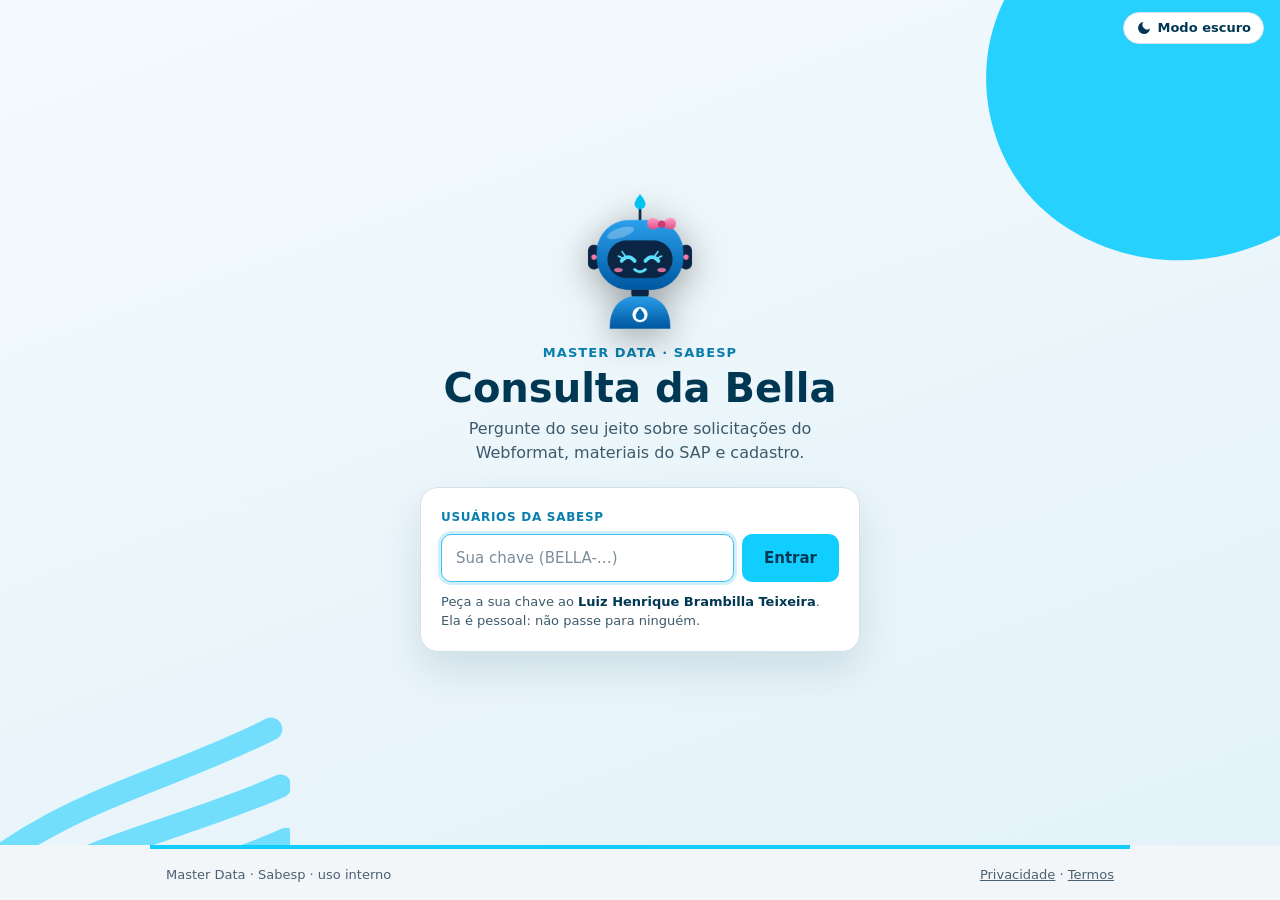
==== consulta-antiga.html @ 4f2a2e1d "consulta.html passa a ser a tela nova; a anterior fica em consulta-antiga.html e consulta-nova.html " ====
<!doctype html>
<html lang="pt-BR">
<head>
<meta charset="utf-8">
<meta name="viewport" content="width=device-width, initial-scale=1">
<!--
  Tela ANTIGA da consulta, guardada para voltar se precisar (a oficial, consulta.html,
  virou a tela nova em 26/10/2026). O login da Microsoft volta sempre para a consulta.html.

  Consulta da Bella: a mesma conversa do Teams, no navegador (IA com as mesmas
  consultas: solicitacoes do Webformat, catalogo do SAP, base de conhecimento).

  Pagina estatica e sem segredo: os dados vem da funcao `consultar`, que so
  responde a quem entrou: Meetup pela conta Microsoft, Sabesp por uma chave de
  acesso pessoal (criada so no banco de dados; guardada so neste navegador).
  A politica abaixo so deixa a pagina rodar o proprio script e falar com a
  funcao de consulta: nenhum script, estilo ou envio para outro endereco.
-->
<meta http-equiv="Content-Security-Policy"
      content="default-src 'none'; script-src 'self'; style-src 'self'; img-src 'self'; connect-src https://zweuntyaeelxnktllxqc.supabase.co; base-uri 'none'; form-action 'none'">
<meta name="referrer" content="no-referrer">
<meta name="robots" content="noindex, nofollow">
<title>Consulta da Bella</title>
<link rel="icon" type="image/png" href="img/favicon.png">
<link rel="stylesheet" href="consulta.css?v=20261023a">
<script src="tema.js?v=20261019b"></script>
</head>
<body>
<header class="topo">
  <button type="button" class="tema" id="tema" aria-pressed="false" title="Alternar entre modo claro e escuro">
    <svg class="icone-lua" viewBox="0 0 24 24" aria-hidden="true"><path d="M21 12.8A9 9 0 1 1 11.2 3a7 7 0 0 0 9.8 9.8Z"/></svg>
    <svg class="icone-sol" viewBox="0 0 24 24" aria-hidden="true" hidden><circle cx="12" cy="12" r="4.5"/><path d="M11 1h2v4h-2zM11 19h2v4h-2zM1 11h4v2H1zM19 11h4v2h-4zM4.2 5.6l1.4-1.4 2.8 2.8-1.4 1.4zM15.6 17l1.4-1.4 2.8 2.8-1.4 1.4zM4.2 18.4l2.8-2.8 1.4 1.4-2.8 2.8zM15.6 7l2.8-2.8 1.4 1.4-2.8 2.8z"/></svg>
    <span class="tema-texto">Modo escuro</span>
  </button>
  <svg class="forma forma-bolha" viewBox="0 0 200 200" aria-hidden="true">
    <path d="M47.5,-60.3C61.2,-51.7,72,-37.2,76.3,-20.9C80.6,-4.6,78.5,13.5,70.8,28.6C63.1,43.7,49.9,55.8,34.6,63.6C19.3,71.4,1.9,74.9,-15.6,72.4C-33.1,69.9,-50.7,61.4,-62.4,47.6C-74.1,33.8,-79.9,14.7,-78.1,-3.6C-76.3,-21.9,-66.9,-39.4,-53.2,-48.2C-39.5,-57,-21.5,-57.1,-3.6,-52.8C14.3,-48.5,33.8,-68.9,47.5,-60.3Z" transform="translate(100 100)"/>
  </svg>
  <svg class="forma forma-ondas" viewBox="0 0 200 200" aria-hidden="true">
    <path d="M20 150 C70 100 130 90 190 60"/><path d="M10 175 C70 125 140 115 195 90"/>
    <path d="M15 198 C80 150 150 140 198 118"/>
  </svg>
  <div class="topo-conteudo">
    <img class="bella" src="img/bella.png" alt="Bella, a agente de IA do Master Data" width="180" height="195">
    <div class="topo-texto">
      <p class="sobretitulo">Master Data · Sabesp</p>
      <h1>Consulta da Bella</h1>
      <p class="sub">Pergunte do seu jeito sobre solicitações do Webformat, materiais do SAP e cadastro.</p>

      <div class="cartao-entrada" id="cartao-entrada">
        <div class="aviso-entrada" id="erro-codigo" role="alert" hidden>
          <svg viewBox="0 0 24 24" aria-hidden="true"><path d="M12 2a10 10 0 1 0 0 20 10 10 0 0 0 0-20Zm1 15h-2v-2h2v2Zm0-4h-2V7h2v6Z"/></svg>
          <div><strong id="erro-titulo"></strong><span id="erro-texto"></span></div>
        </div>
        <div class="entrada-ms" id="entrada-ms" hidden>
          <p class="entrada-rotulo">Usuários da Meetup</p>
          <button type="button" class="botao-ms" id="entrar-ms">
            <svg viewBox="0 0 21 21" aria-hidden="true"><path fill="#f25022" d="M1 1h9v9H1z"/><path fill="#7fba00" d="M11 1h9v9h-9z"/><path fill="#00a4ef" d="M1 11h9v9H1z"/><path fill="#ffb900" d="M11 11h9v9h-9z"/></svg>
            <span>Entrar com a conta Microsoft</span>
          </button>
          <div class="separador" id="separador" hidden><span>ou</span></div>
          <button type="button" class="link-codigo" id="usar-codigo" hidden>Usuários da Sabesp: <strong>entrar com a chave de acesso</strong></button>
        </div>
        <p class="entrada-rotulo" id="rotulo-chave" hidden>Usuários da Sabesp</p>
        <form id="form-codigo" class="busca" autocomplete="off" hidden>
          <label class="oculto" for="codigo">Sua chave de acesso</label>
          <input id="codigo" type="password" placeholder="Sua chave (BELLA-…)" maxlength="200" required>
          <button type="submit">Entrar</button>
        </form>
        <p class="como-entrar" id="como-entrar">Peça a sua chave ao <span class="nome-luiz">Luiz Henrique Brambilla Teixeira</span>.<br>Ela é pessoal: não passe para ninguém.</p>
      </div>
    </div>
    <div class="acoes-topo">
    <button type="button" class="nova-conversa botao-whatsapp" id="whatsapp" aria-haspopup="dialog"
            title="Em desenvolvimento: avisos no WhatsApp das pendências técnicas e dos códigos das suas solicitações">
      <svg viewBox="0 0 24 24" aria-hidden="true"><path d="M12 2a10 10 0 0 0-8.6 15.1L2 22l5-1.3A10 10 0 1 0 12 2Zm0 18.2a8.2 8.2 0 0 1-4.2-1.2l-.3-.2-3 .8.8-2.9-.2-.3A8.2 8.2 0 1 1 12 20.2Zm4.5-6.1c-.2-.1-1.5-.7-1.7-.8-.2-.1-.4-.1-.6.1l-.8 1c-.1.2-.3.2-.5.1a6.7 6.7 0 0 1-3.3-2.9c-.3-.4.3-.4.7-1.4.1-.2 0-.3 0-.4l-.8-1.8c-.2-.5-.4-.4-.6-.4h-.5a1 1 0 0 0-.7.3 3 3 0 0 0-.9 2.2c0 1.3.9 2.5 1 2.7.1.2 1.8 2.8 4.4 3.9 1.6.7 2.3.8 3.1.6.5-.1 1.5-.6 1.7-1.2.2-.6.2-1.1.2-1.2-.1-.2-.3-.2-.5-.3Z"/></svg>
      <span>WhatsApp</span><span class="selo-breve">em breve</span>
    </button>
    <button type="button" class="nova-conversa" id="nova" title="Começar uma conversa nova">
      <svg viewBox="0 0 24 24" aria-hidden="true"><path d="M19 13h-6v6h-2v-6H5v-2h6V5h2v6h6z"/></svg>
      <span>Nova conversa</span>
    </button>
    </div>
  </div>
</header>

<main id="chat" hidden>
  <div class="conversa" id="conversa" role="log" aria-live="polite" aria-label="Conversa com a Bella"></div>
  <button type="button" class="ir-fim" id="ir-fim" hidden aria-label="Ir para a última mensagem" title="Ir para a última mensagem">↓</button>
  <form id="form-chat" class="compositor" autocomplete="off">
    <label class="oculto" for="mensagem">Mensagem para a Bella</label>
    <textarea id="mensagem" rows="1" maxlength="1000" placeholder="Pergunte à Bella…" title="Enter envia; Shift+Enter quebra a linha"></textarea>
    <button type="submit" id="enviar" aria-label="Enviar"></button>
  </form>
  <p class="aviso-ia">A Bella é uma IA e pode errar. Confira no Webformat ou no SAP antes de decidir.
    <span class="links-chat">· <a href="privacidade.html">Privacidade</a> · <a href="termos.html">Termos</a> ·
      <button type="button" class="link" id="sair">Sair</button></span></p>
</main>

<dialog class="painel" id="painel-whatsapp" aria-labelledby="wa-titulo">
  <div class="painel-topo">
    <h2 id="wa-titulo">Acompanhar pelo WhatsApp</h2>
    <button type="button" class="painel-fechar" id="wa-fechar" aria-label="Fechar">×</button>
  </div>
  <p class="selo-teste" id="wa-teste" hidden><strong>Em desenvolvimento:</strong> este recurso ainda não está funcionando.
    Você já pode deixar o acompanhamento cadastrado, mas os avisos ainda não são enviados para o WhatsApp: por enquanto
    eles aparecem só aqui, como sairiam.</p>
  <div class="painel-corpo" id="wa-corpo" aria-live="polite"></div>
</dialog>

<footer>
  <span>Master Data · Sabesp · uso interno</span>
  <span><a href="privacidade.html">Privacidade</a> · <a href="termos.html">Termos</a></span>
</footer>
<script src="consulta.js?v=20261023a"></script>
</body>
</html>
---- consulta.css ----
/* Consulta da Bella - cores e fonte do modelo de apresentacao da Sabesp:
   azul-marinho #003854, ciano #12CDFF / #42BFEF, verde #199E38,
   amarelo #F8C103, laranja #F08419, pessego #F6AD80; fonte Tahoma. */
:root {
  --marinho: #003854; --marinho-2: #0a4a6b; --ciano: #12cdff; --ciano-2: #42bfef;
  --verde: #199e38; --amarelo: #f8c103; --laranja: #f08419; --pessego: #f6ad80;
  --fundo: #f2f6f9; --papel: #ffffff; --tinta: #0d2233; --tinta-2: #4b6072; --linha: #d7e2ea;
  --ciano-claro: #e3f8ff; --verde-claro: #e2f4e7; --amarelo-claro: #fff6d6; --erro: #b3261e;
  --sombra: 0 1px 2px rgba(0, 56, 84, .06), 0 6px 20px rgba(0, 56, 84, .06);
  /* textos que mudam de cor no modo escuro */
  --titulo: var(--marinho); --titulo-forte: var(--marinho); --verde-texto: var(--verde); --amarelo-texto: #7a5b00;
  color-scheme: light;
}
/* Modo escuro: pelo sistema (se a pessoa nao escolheu) ou pelo botao do topo. */
@media (prefers-color-scheme: dark) {
  :root:not([data-tema="claro"]) {
    --fundo: #071a26; --papel: #0d2a3c; --tinta: #e8f1f6; --tinta-2: #9fb6c6; --linha: #1d4259;
    --ciano-claro: #0f3d52; --verde-claro: #143826; --amarelo-claro: #3a3110; --erro: #ff8a80;
    --sombra: none;
    --titulo: var(--ciano); --titulo-forte: #fff; --verde-texto: #5fd384; --amarelo-texto: var(--amarelo);
    color-scheme: dark;
  }
}
:root[data-tema="escuro"] {
  --fundo: #071a26; --papel: #0d2a3c; --tinta: #e8f1f6; --tinta-2: #9fb6c6; --linha: #1d4259;
  --ciano-claro: #0f3d52; --verde-claro: #143826; --amarelo-claro: #3a3110; --erro: #ff8a80;
  --sombra: none;
  --titulo: var(--ciano); --titulo-forte: #fff; --verde-texto: #5fd384; --amarelo-texto: var(--amarelo);
  color-scheme: dark;
}
* { box-sizing: border-box; }
html { -webkit-text-size-adjust: 100%; }
body {
  margin: 0; background: var(--fundo); color: var(--tinta);
  font: 16px/1.5 Tahoma, Verdana, "Segoe UI", system-ui, sans-serif;
}
[hidden] { display: none !important; }
.oculto { position: absolute; width: 1px; height: 1px; overflow: hidden; clip: rect(0 0 0 0); white-space: nowrap; }
a { color: var(--ciano-2); }
:focus-visible { outline: 3px solid var(--amarelo); outline-offset: 2px; }

/* ------------------------------------------------------------ topo */
.topo { position: relative; overflow: hidden; background: var(--marinho); color: #fff; padding: 28px 16px 36px; }
.forma { position: absolute; pointer-events: none; }
.forma-bolha { width: 340px; right: -110px; top: -120px; fill: var(--ciano); opacity: .9; }
.forma-ondas { width: 260px; left: -70px; bottom: -110px; fill: none; stroke: var(--ciano); stroke-width: 12;
               stroke-linecap: round; opacity: .55; }
.tema { position: absolute; top: 12px; right: 16px; z-index: 2; display: inline-flex; align-items: center; gap: 6px;
        font: inherit; font-size: 13px; font-weight: 700; color: #fff; background: rgba(0, 56, 84, .55);
        border: 1px solid rgba(255, 255, 255, .45); border-radius: 999px; padding: 5px 12px; cursor: pointer; }
.tema:hover { background: rgba(0, 56, 84, .8); }
.tema svg { width: 16px; height: 16px; fill: currentColor; }
.topo-conteudo { position: relative; max-width: 980px; margin: 0 auto; display: flex; gap: 28px; align-items: center; }
.bella { flex: none; width: 150px; height: auto; filter: drop-shadow(0 8px 18px rgba(0, 0, 0, .35)); }
.topo-texto { flex: 1; min-width: 0; }
.sobretitulo { margin: 0; color: var(--ciano); font-weight: 700; letter-spacing: .08em; text-transform: uppercase; font-size: 13px; }
h1 { margin: 2px 0 6px; font-size: 32px; line-height: 1.15; }
.sub { margin: 0 0 18px; color: #cfe7f3; max-width: 640px; }
.sub em { color: #fff; font-style: normal; border-bottom: 1px dashed var(--ciano); }

.busca { display: flex; gap: 8px; background: #fff; border-radius: 999px; padding: 6px; box-shadow: 0 10px 30px rgba(0, 0, 0, .25); }
.busca input { flex: 1; min-width: 0; border: 0; outline: 0; background: transparent; color: #0d2233;
               font: inherit; padding: 10px 14px; border-radius: 999px; }
.busca input::placeholder { color: #7b8d9b; }
.busca button { flex: none; border: 0; border-radius: 999px; padding: 10px 22px; cursor: pointer;
                background: var(--ciano); color: var(--marinho); font: inherit; font-weight: 700; }
.busca button:hover { background: #4ddcff; }
.busca button:disabled { opacity: .6; cursor: progress; }

.atalhos { display: flex; flex-wrap: wrap; gap: 8px; align-items: center; margin-top: 14px; font-size: 14px; color: #cfe7f3; }
.atalhos button { font: inherit; font-size: 14px; color: #fff; background: rgba(18, 205, 255, .12);
                  border: 1px solid rgba(18, 205, 255, .55); border-radius: 999px; padding: 4px 12px; cursor: pointer; }
.atalhos button:hover { background: rgba(18, 205, 255, .28); }

/* ------------------------------------------------------------ modos (o que consultar) */
.modos { display: inline-flex; flex-wrap: wrap; gap: 4px; margin-top: 14px; padding: 4px; border-radius: 999px;
         background: rgba(255, 255, 255, .08); border: 1px solid rgba(18, 205, 255, .35); }
.modo { font: inherit; font-size: 14px; color: #cfe7f3; background: transparent; border: 0; border-radius: 999px;
        padding: 6px 14px; cursor: pointer; }
.modo:hover { color: #fff; }
.modo[aria-pressed="true"] { background: var(--ciano); color: var(--marinho); font-weight: 700; }
#exemplos-modo { display: contents; }

/* ------------------------------------------------------------ filtros */
.filtros { display: flex; flex-wrap: wrap; gap: 10px 16px; align-items: flex-end; background: var(--fundo);
           border: 1px solid var(--linha); border-radius: 10px; padding: 12px 14px; margin: 0 0 14px; }
.cartao-cabeca { display: flex; align-items: center; justify-content: space-between; gap: 12px; margin-bottom: 12px; }
.cartao-cabeca h2 { margin: 0; }
.botao-filtro { flex: none; font: inherit; font-size: 14px; font-weight: 700; color: var(--titulo); background: transparent;
                border: 1px solid var(--linha); border-radius: 999px; padding: 5px 14px; cursor: pointer; }
.botao-filtro:hover, .botao-filtro[aria-expanded="true"] { border-color: var(--ciano-2); }
.botao-filtro.ativo { background: var(--ciano-claro); border-color: var(--ciano-2); }
.filtros-titulo { font-weight: 700; color: var(--titulo); text-transform: uppercase; font-size: 13px; letter-spacing: .04em;
                  align-self: center; }
.filtros label { display: flex; flex-direction: column; gap: 2px; font-size: 12px; color: var(--tinta-2); }
.filtros select { font: inherit; font-size: 14px; color: var(--tinta); background: var(--fundo); border: 1px solid var(--linha);
                  border-radius: 8px; padding: 6px 8px; min-width: 150px; }
.filtros select.ativo { border-color: var(--ciano); box-shadow: 0 0 0 2px var(--ciano-claro); }
.filtros .link { color: var(--ciano-2); align-self: center; font-size: 14px; }

/* ------------------------------------------------------------ resultado */
main { max-width: 980px; margin: 0 auto; padding: 20px 16px 8px; }
.status { min-height: 24px; margin: 0 0 12px; font-weight: 700; color: var(--tinta-2); display: flex; gap: 10px; align-items: center; }
.status.erro { color: var(--erro); }
.status.carregando::before { content: ""; width: 16px; height: 16px; border-radius: 50%; flex: none;
  border: 3px solid var(--ciano-claro); border-top-color: var(--ciano); animation: gira .8s linear infinite; }
@keyframes gira { to { transform: rotate(360deg); } }
@media (prefers-reduced-motion: reduce) { .status.carregando::before { animation: none; } }

.cartao { background: var(--papel); border: 1px solid var(--linha); border-radius: 14px; padding: 20px 22px;
          margin-bottom: 16px; box-shadow: var(--sombra); }
.cartao h2 { margin: 0 0 12px; font-size: 15px; color: var(--titulo); text-transform: uppercase; letter-spacing: .04em; }
.destaque { border-left: 6px solid var(--ciano); }
#resposta > div > p { margin: 0 0 8px; }

/* resposta principal da busca */
.principal-frase { margin: 0 0 14px; font-size: 17px; color: var(--tinta); }
.blocos { display: grid; grid-template-columns: repeat(auto-fit, minmax(240px, 1fr)); gap: 12px; }
.bloco { background: var(--fundo); border: 1px solid var(--linha); border-radius: 10px; padding: 12px 16px; min-width: 0; }
.bloco-rotulo { font-size: 12px; font-weight: 700; letter-spacing: .04em; text-transform: uppercase; color: var(--tinta-2); }
.bloco-valor { margin-top: 4px; font-size: 22px; font-weight: 700; color: var(--titulo-forte); overflow-wrap: anywhere; }
.bloco-peso { margin-top: 2px; font-size: 14px; color: var(--tinta-2); }
.aviso { margin: 12px 0 0; padding: 8px 12px; border-radius: 8px; background: var(--amarelo-claro); color: var(--amarelo-texto);
         font-size: 14px; font-weight: 700; }

/* tabela de casos */
.casos td { font-size: 14px; }
.casos td.material { min-width: 240px; }
.casos td.material b { overflow-wrap: anywhere; }
.casos .pequeno { font-size: 12px; color: var(--tinta-2); margin-top: 2px; }
.casos .pequeno.reprovada { color: var(--laranja); font-weight: 700; }
.casos .codigo-sap { font-weight: 700; letter-spacing: .02em; white-space: nowrap; }
.casos .selo, .casos .parecido { margin-left: 0; white-space: nowrap; }
.casos .sob-material { display: flex; flex-wrap: wrap; gap: 4px 10px; align-items: center; margin-top: 4px;
                       font-size: 12px; color: var(--tinta-2); }
.tabela .numero { font-weight: 700; }

/* ficha da solicitacao */
.ficha-topo { display: flex; gap: 16px; align-items: flex-start; justify-content: space-between; flex-wrap: wrap; }
.ficha-numero { margin: 0; font-size: 13px; font-weight: 700; letter-spacing: .06em; text-transform: uppercase; color: var(--tinta-2); }
.ficha-titulo { margin: 2px 0 0; font-size: 22px; line-height: 1.25; color: var(--titulo-forte); overflow-wrap: anywhere; }
.ficha-situacao { flex: none; font-size: 13px; font-weight: 700; border-radius: 999px; padding: 4px 12px; white-space: nowrap; }
.ficha-situacao.concluida { background: var(--verde-claro); color: var(--verde-texto); }
.ficha-situacao.andamento { background: var(--amarelo-claro); color: var(--amarelo-texto); }
.ficha-situacao.cancelada { background: var(--linha); color: var(--tinta-2); }

.linha-tempo { list-style: none; margin: 18px 0 0; padding: 0 0 0 4px; font-size: 15px; }
.linha-tempo li { position: relative; padding: 0 0 10px 22px; border-left: 2px solid var(--linha); margin-left: 5px; }
.linha-tempo li:last-child { border-left-color: transparent; padding-bottom: 0; }
.linha-tempo li::before { content: ""; position: absolute; left: -7px; top: 5px; width: 12px; height: 12px;
  border-radius: 50%; background: var(--papel); border: 3px solid var(--ciano-2); box-sizing: border-box; }
.linha-tempo li:last-child::before { background: var(--ciano-2); }
.linha-tempo li.detalhe { color: var(--tinta-2); font-size: 14px; }
.linha-tempo li.detalhe::before { width: 8px; height: 8px; left: -5px; top: 7px; border-width: 2px; }

.ficha-campos { display: grid; grid-template-columns: repeat(2, minmax(0, 1fr)); gap: 0 24px; margin: 20px 0 0;
  border-top: 1px solid var(--linha); }
.campo { padding: 12px 0; border-bottom: 1px solid var(--linha); min-width: 0; }
.campo.largo { grid-column: 1 / -1; }
.campo dt { font-size: 12px; font-weight: 700; letter-spacing: .04em; text-transform: uppercase; color: var(--tinta-2); }
.campo dd { margin: 3px 0 0; overflow-wrap: anywhere; }
.campo dd strong { color: var(--tinta); }
.campo .valor-extra { color: var(--tinta-2); }
.campo.codigo dd strong { font-size: 20px; letter-spacing: .03em; color: var(--verde-texto); }

.resumo { display: grid; grid-template-columns: 1fr 1fr; gap: 16px; }

.barra { margin: 8px 0; font-size: 14px; }
.barra b { color: var(--tinta); }
.barra .vezes { color: var(--tinta-2); }
.trilho { height: 8px; border-radius: 4px; background: var(--ciano-claro); margin-top: 4px; overflow: hidden; }
.cheio { height: 100%; border-radius: 4px; background: linear-gradient(90deg, var(--ciano-2), var(--ciano)); }
.nota { font-size: 14px; color: var(--tinta-2); margin: 12px 0 0; }

.exemplo { border-top: 1px solid var(--linha); padding: 12px 0; }
.exemplo:first-child { border-top: 0; padding-top: 0; }
.desc { font-weight: 700; overflow-wrap: anywhere; }
.meta { font-size: 14px; color: var(--tinta-2); }
.meta b { color: var(--tinta); }
.obs { font-size: 13px; margin-top: 4px; color: var(--tinta-2); font-style: italic; }
.selo { display: inline-block; font-size: 12px; font-weight: 700; border-radius: 999px; padding: 1px 9px;
        margin-left: 6px; vertical-align: 1px; }
.selo.time { background: var(--ciano-claro); color: var(--titulo); }
.selo.ok { background: var(--verde-claro); color: var(--verde-texto); }
.selo.nao { background: var(--amarelo-claro); color: var(--amarelo-texto); }
.vazio { color: var(--tinta-2); margin: 0; }
.parecido { display: inline-block; font-size: 12px; font-weight: 700; border-radius: 999px; padding: 1px 9px;
            margin-left: 6px; vertical-align: 1px; color: #fff; background: var(--verde); }
.parecido.medio { background: var(--ciano-2); color: var(--marinho); }
.parecido.baixo { background: var(--laranja); }
.reprovada { font-weight: 700; color: var(--laranja); }

.legenda { background: var(--papel); border: 1px solid var(--linha); border-radius: 14px; padding: 12px 18px;
           margin: 4px 0 0; font-size: 14px; color: var(--tinta-2); box-shadow: var(--sombra); }
.legenda summary { cursor: pointer; font-weight: 700; color: var(--titulo); }
.legenda dl { display: grid; grid-template-columns: max-content 1fr; gap: 8px 14px; margin: 12px 0 8px; align-items: baseline; }
.legenda dt .selo, .legenda dt .parecido { margin-left: 0; }
.legenda dd { margin: 0; }
.legenda p { margin: 0; }
@media (max-width: 680px) { .legenda dl { grid-template-columns: 1fr; } .legenda dd { margin-bottom: 6px; } }

.tabela-rolagem { overflow-x: auto; margin-top: 10px; }
.tabela { width: 100%; border-collapse: collapse; font-size: 14px; }
.tabela th { text-align: left; font-size: 12px; text-transform: uppercase; letter-spacing: .04em; color: var(--tinta-2);
             border-bottom: 2px solid var(--linha); padding: 6px 8px; white-space: nowrap; }
.tabela td { border-bottom: 1px solid var(--linha); padding: 8px; vertical-align: top; }
#paradas .tabela td:nth-child(2) { white-space: nowrap; font-weight: 700; }
.tabela .numero { font-weight: 700; color: var(--ciano-2); }
.tabela .nao-cobrada { color: var(--laranja); font-weight: 700; }
.tabela tbody tr:hover { background: var(--ciano-claro); }

/* ------------------------------------------------------------ rodape */
footer { max-width: 980px; margin: 24px auto 0; padding: 16px; border-top: 4px solid var(--ciano);
         display: flex; flex-wrap: wrap; gap: 8px 16px; justify-content: space-between; font-size: 13px; color: var(--tinta-2); }
footer a { color: inherit; }
.link { background: none; border: 0; padding: 0; font: inherit; color: inherit; text-decoration: underline; cursor: pointer; }

/* ------------------------------------------------------------ celular */
@media (max-width: 680px) {
  .topo { padding-top: 52px; }
  .tema { top: 12px; right: auto; left: 16px; }
  .forma-bolha { width: 190px; right: -55px; top: -65px; }
  .topo-conteudo { flex-direction: column; align-items: flex-start; gap: 8px; }
  .bella { width: 76px; position: absolute; right: 0; top: -42px; }
  .sobretitulo, h1 { padding-right: 84px; }
  h1 { font-size: 26px; }
  .sub { margin-top: 10px; }
  .busca { flex-direction: column; border-radius: 16px; }
  .busca button { width: 100%; }
  .resumo { grid-template-columns: 1fr; }
  .ficha-campos { grid-template-columns: 1fr; }
  .ficha-titulo { font-size: 19px; }
  .filtros select { min-width: 0; width: 100%; }
  .filtros label { flex: 1 1 100%; }
}

/* ------------------------------------------------------------ perguntas sobre as solicitacoes, catalogo, codigo SAP */
.entendido { display: flex; flex-wrap: wrap; gap: 6px; align-items: center; margin: 0 0 12px; font-size: 13px; }
.entendido-rotulo { color: var(--tinta-2); font-weight: 700; margin-right: 2px; }
.chip { background: var(--ciano-claro); color: var(--titulo); border-radius: 999px; padding: 3px 10px; font-weight: 600; }
.subtitulo { margin: 18px 0 8px; font-size: 13px; color: var(--tinta-2); text-transform: uppercase; letter-spacing: .04em; }
.tabela td.num, .tabela th.num { text-align: right; white-space: nowrap; font-variant-numeric: tabular-nums; }
.grupos-sol td:first-child { min-width: 220px; }
.grupos-sol .trilho { margin-top: 4px; }
.selo.urgente { margin-left: 6px; background: var(--amarelo-claro); color: var(--amarelo-texto); font-size: 11px; }
.lista-sol tr.com-ponto td, .lista-sol tr:has(+ tr.sub-linha) td { border-bottom: 0; }
.lista-sol tr.sub-linha td { padding-top: 0; }
.lista-sol .motivo { margin: 0 0 6px; font-size: 13px; color: var(--tinta-2); }
.lista-sol .pontos { margin: 0; padding: 8px 12px 8px 28px; font-size: 13px; background: var(--amarelo-claro);
                     color: var(--amarelo-texto); border-radius: 8px; }
.lista-sol .pontos li + li { margin-top: 4px; }
.lista-codigo { margin: 0 0 8px; padding-left: 18px; }
.lista-codigo li { margin: 4px 0; }
.nota-cat { margin: 0 0 14px; font-size: 15px; line-height: 1.5; }
.exemplos-tema + .exemplos-tema { margin-top: 4px; }
.exemplos-botoes { display: flex; flex-wrap: wrap; gap: 8px; }
.exemplo { font: inherit; font-size: 14px; color: var(--titulo); background: var(--ciano-claro); border: 1px solid transparent;
           border-radius: 999px; padding: 5px 12px; cursor: pointer; }
.exemplo:hover { border-color: var(--ciano-2); }

/* ------------------------------------------------------------ conversa (igual ao chat do Teams) */
body.logado .topo { padding: 18px 16px 20px; }
body.logado .bella { width: 92px; }
body.logado h1 { font-size: 26px; }
body.logado .sub { margin-bottom: 0; }
main#chat { max-width: 860px; padding-top: 14px; }
.chat-topo { display: flex; justify-content: space-between; align-items: center; margin-bottom: 10px;
             font-size: 14px; color: var(--tinta-2); }
.chat-titulo { font-weight: 700; color: var(--titulo); text-transform: uppercase; letter-spacing: .04em; font-size: 13px; }
.conversa { display: flex; flex-direction: column; gap: 14px; padding-bottom: 8px; }
.msg { display: flex; gap: 10px; align-items: flex-start; max-width: 100%; }
.msg.da-pessoa { justify-content: flex-end; }
.msg .coluna { flex: 1 1 auto; min-width: 0; max-width: min(720px, 100%); display: flex; flex-direction: column; align-items: flex-start; gap: 6px; }
.msg .coluna > .balao { max-width: 100%; }
.avatar { flex: none; width: 32px; height: 32px; border-radius: 50%; background: var(--ciano-claro); }
.balao { background: var(--papel); border: 1px solid var(--linha); border-radius: 4px 16px 16px 16px;
         padding: 10px 14px; box-shadow: var(--sombra); overflow-wrap: anywhere; min-width: 0; }
.msg.da-pessoa .balao { background: var(--marinho); color: #fff; border-color: var(--marinho); border-radius: 16px 4px 16px 16px;
                     max-width: min(620px, 85%); }
.msg.erro .balao { border-color: var(--erro); }
.balao p { margin: 0 0 8px; }
.balao p:last-child, .balao ul:last-child, .balao ol:last-child { margin-bottom: 0; }
.balao ul, .balao ol { margin: 0 0 8px; padding-left: 22px; }
.balao li + li { margin-top: 2px; }
.balao strong { color: var(--titulo-forte); }
.msg.da-pessoa .balao strong { color: #fff; }
.balao em { color: var(--tinta-2); }
.balao code { font-family: Consolas, monospace; font-size: 14px; background: var(--ciano-claro); padding: 1px 5px; border-radius: 4px; }
.balao a { color: var(--ciano-2); font-weight: 700; }
.balao .ficha { margin: 2px 0; }
.sugestoes { display: flex; flex-wrap: wrap; gap: 8px; }
.sugestao { font: inherit; font-size: 14px; color: var(--titulo); background: var(--ciano-claro);
            border: 1px solid var(--ciano-2); border-radius: 999px; padding: 5px 12px; cursor: pointer; text-align: left; }
.sugestao:hover { background: var(--papel); }
.avaliar { display: flex; gap: 4px; align-items: center; font-size: 13px; color: var(--tinta-2); }
.voto { font-size: 15px; line-height: 1; background: transparent; border: 1px solid transparent; border-radius: 8px;
        padding: 4px 6px; cursor: pointer; filter: grayscale(.6); opacity: .75; }
.voto:hover { border-color: var(--linha); filter: none; opacity: 1; }
.voto:disabled { cursor: progress; }
.digitando .balao { display: flex; gap: 10px; align-items: center; color: var(--tinta-2); font-size: 14px; }
.pontinhos { display: inline-flex; gap: 4px; }
.pontinhos i { width: 7px; height: 7px; border-radius: 50%; background: var(--ciano-2); animation: pula 1.1s infinite ease-in-out; }
.pontinhos i:nth-child(2) { animation-delay: .15s; }
.pontinhos i:nth-child(3) { animation-delay: .3s; }
@keyframes pula { 0%, 80%, 100% { transform: translateY(0); opacity: .45; } 40% { transform: translateY(-4px); opacity: 1; } }
@media (prefers-reduced-motion: reduce) { .pontinhos i { animation: none; } }
.compositor { position: sticky; bottom: 0; z-index: 3; display: flex; gap: 8px; align-items: flex-end; margin-top: 14px;
              background: var(--papel); border: 1px solid var(--linha); border-radius: 18px; padding: 8px 8px 8px 14px;
              box-shadow: 0 -6px 24px rgba(0, 56, 84, .10); }
.compositor textarea { flex: 1; min-width: 0; resize: none; border: 0; outline: 0; background: transparent; color: var(--tinta);
                       font: inherit; line-height: 1.45; padding: 8px 0; max-height: 160px; }
.compositor textarea::placeholder { color: var(--tinta-2); }
.compositor button { flex: none; width: 42px; height: 42px; border: 0; border-radius: 50%; cursor: pointer;
                     background: var(--ciano); color: var(--marinho); display: grid; place-items: center; }
.compositor button svg { width: 20px; height: 20px; fill: currentColor; }
.compositor button:hover { background: #4ddcff; }
.compositor button:disabled { opacity: .5; cursor: progress; }
.aviso-ia { margin: 8px 0 0; font-size: 12px; color: var(--tinta-2); text-align: center; }
@media (max-width: 680px) {
  body.logado .topo { padding-top: 52px; }
  body.logado .bella { width: 64px; top: -30px; }
  .msg .coluna { max-width: calc(100% - 42px); }
  .msg.da-pessoa .balao { max-width: 92%; }
}

/* ------------------------------------------------------------ entrada, referencias, planilha */
.como-entrar { margin: 10px 0 0; font-size: 14px; color: #cfe3ee; }
.como-entrar em { color: #fff; font-style: normal; }
.balao .dica { font-size: 13px; color: var(--tinta-2); }
.ref { font: inherit; color: var(--ciano-2); font-weight: 700; background: none; border: 0; padding: 0; cursor: pointer;
       text-decoration: underline dotted; text-underline-offset: 3px; }
.ref:hover { text-decoration-style: solid; }
.balao strong .ref { color: inherit; }
.ref-codigo { white-space: nowrap; }
.copiar { font: inherit; font-size: 13px; line-height: 1; margin-left: 3px; padding: 2px 4px; border: 1px solid var(--linha);
          border-radius: 5px; background: var(--fundo); color: var(--tinta-2); cursor: pointer; vertical-align: 1px; }
.copiar:hover { color: var(--titulo); border-color: var(--ciano-2); }
.sugestao.planilha { font-weight: 600; }
.sugestao:disabled { opacity: .7; cursor: progress; }
.escrevendo .balao > :last-child::after { content: "▍"; color: var(--ciano-2); animation: pisca 1s steps(2) infinite; }
@keyframes pisca { 50% { opacity: 0; } }
@media (prefers-reduced-motion: reduce) { .escrevendo .balao > :last-child::after { animation: none; } }

/* ------------------------------------------------------------ chat fixo na tela: so a conversa rola */
body.logado { height: 100vh; height: 100dvh; display: flex; flex-direction: column; overflow: hidden; }
body.logado .topo { flex: none; }
body.logado main#chat { flex: 1 1 auto; min-height: 0; width: 100%; display: flex; flex-direction: column; padding-bottom: 6px; }
body.logado .chat-topo { flex: none; }
body.logado .conversa { flex: 1 1 auto; min-height: 0; overflow-y: auto; overscroll-behavior: contain;
                        padding: 4px 6px 8px 0; scrollbar-gutter: stable; }
body.logado .compositor { flex: none; position: static; margin-top: 10px; }
body.logado .aviso-ia { flex: none; margin-top: 6px; }
body.logado footer { flex: none; margin: 0 auto; width: 100%; padding: 6px 16px; border-top-width: 2px; font-size: 12px; }
@media (max-height: 700px) {
  body.logado .topo { padding-top: 10px; padding-bottom: 10px; }
  body.logado .sub, body.logado .sobretitulo { display: none; }
}
/* conversa curta fica junto da caixa de mensagem (como no Teams), sem buraco no meio */
body.logado .conversa > :first-child { margin-top: auto; }
/* logado: cabeçalho enxuto (mais espaço para a conversa), chat mais largo e rolagem discreta */
body.logado .topo { padding: 12px 16px; }
body.logado .topo-conteudo { gap: 16px; max-width: 1060px; }
body.logado .bella { width: 58px; }
body.logado h1 { font-size: 22px; margin: 0; }
body.logado .sub { display: none; }
body.logado .sobretitulo { font-size: 11px; }
body.logado .forma-bolha { width: 220px; right: -90px; top: -110px; }
body.logado .forma-ondas { display: none; }
body.logado main#chat, body.logado footer { max-width: 1060px; }
body.logado .msg .coluna { max-width: min(820px, 100%); }
.conversa { scrollbar-width: thin; scrollbar-color: var(--linha) transparent; }
.conversa::-webkit-scrollbar { width: 8px; }
.conversa::-webkit-scrollbar-thumb { background: var(--linha); border-radius: 8px; }
.conversa::-webkit-scrollbar-thumb:hover { background: var(--tinta-2); }
.conversa::-webkit-scrollbar-button { display: none; }
@media (max-width: 680px) {
  body.logado .topo { padding-top: 48px; }
  body.logado .bella { width: 48px; top: 0; }
}
/* entrada (sem código): o cabeçalho ocupa a tela, com tudo no meio e o rodapé no fim */
body:not(.logado) { min-height: 100vh; min-height: 100dvh; display: flex; flex-direction: column; }
body:not(.logado) .topo { flex: 1 0 auto; display: flex; align-items: center; padding-top: 64px; padding-bottom: 64px; }
body:not(.logado) .topo-conteudo { width: 100%; }
@media (min-width: 681px) {
  body:not(.logado) .bella { width: 190px; }
  body:not(.logado) h1 { font-size: 40px; }
  body:not(.logado) .forma-bolha { width: 520px; right: -170px; top: -190px; }
  body:not(.logado) .forma-ondas { width: 380px; left: -90px; bottom: -150px; }
}
body:not(.logado) footer { flex: none; margin: 0 auto; width: 100%; }
@media (max-width: 680px) {
  body:not(.logado) .topo { padding-top: 64px; padding-bottom: 40px; }
}

/* atalhos da conversa vazia: discretos, sem cara de botao */
.ideias { display: flex; flex-wrap: wrap; gap: 4px 14px; padding-left: 2px; }
.ideia { font: inherit; font-size: 13px; color: var(--tinta-2); background: none; border: 0; padding: 2px 0; cursor: pointer; }
.ideia::before { content: "↳ "; color: var(--ciano-2); }
.ideia:hover { color: var(--titulo); text-decoration: underline; text-underline-offset: 3px; }

/* ------------------------------------------------------------ UX: cabecalho, tema, rodape */
.nova-conversa { display: none; }
body.logado .nova-conversa { display: inline-flex; align-items: center; gap: 6px; margin-left: auto; flex: none;
  font: inherit; font-size: 14px; font-weight: 700; color: #fff; background: rgba(255, 255, 255, .08);
  border: 1px solid rgba(255, 255, 255, .25); border-radius: 999px; padding: 6px 14px 6px 10px; cursor: pointer; }
body.logado .nova-conversa:hover { background: rgba(255, 255, 255, .16); }
.nova-conversa svg { width: 18px; height: 18px; fill: currentColor; }
body.logado .topo { padding-right: 76px; }
body.logado .topo-conteudo { align-items: center; }
body.logado .tema { top: 50%; transform: translateY(-50%); width: 40px; height: 40px; padding: 0; justify-content: center; border-radius: 50%; }
body.logado .tema-texto { position: absolute; width: 1px; height: 1px; overflow: hidden; clip: rect(0 0 0 0); white-space: nowrap; }
.tema:focus:not(:focus-visible) { outline: none; }
body.logado footer { display: none; }
.aviso-ia .link { color: inherit; font-size: inherit; }
.aviso-ia a { color: inherit; }
.links-chat { white-space: nowrap; }
@media (max-width: 680px) {
  body.logado .topo { padding-right: 16px; }
  body.logado .tema { top: 12px; transform: none; }
  body.logado .nova-conversa span { display: none; }
  body.logado .nova-conversa { padding: 8px; }
}

/* ------------------------------------------------------------ UX: conversa mais compacta */
body.logado main#chat { position: relative; padding-top: 10px; }
.conversa { gap: 6px; }
.msg.da-pessoa { margin-top: 10px; }
.msg.da-pessoa + .msg.da-bella { margin-top: 2px; }
.msg .coluna { gap: 6px; }
.avaliar { min-height: 26px; gap: 2px; opacity: 0; transition: opacity .15s; }
.msg:hover .avaliar, .msg:focus-within .avaliar, .msg.da-bella:last-child .avaliar { opacity: 1; }
@media (hover: none) { .avaliar { opacity: 1; } }
.avaliar .hora { font-size: 12px; color: var(--tinta-2); margin-right: 6px; }
.avaliar .acao { display: inline-flex; align-items: center; gap: 4px; font: inherit; font-size: 12px; color: var(--tinta-2);
  background: transparent; border: 1px solid transparent; border-radius: 8px; padding: 3px 6px; cursor: pointer; }
.avaliar .acao:hover { border-color: var(--linha); color: var(--titulo); }
.avaliar .acao svg { width: 14px; height: 14px; fill: currentColor; }
.avaliar .acao.copiado { color: var(--verde-texto); }
.voto { padding: 3px 5px; font-size: 14px; }

/* codigo do SAP: o copiar so aparece ao passar o mouse */
.copiar { display: inline-flex; align-items: center; justify-content: center; width: 22px; height: 20px; padding: 0;
  margin-left: 2px; vertical-align: -3px; border: 0; background: transparent; color: var(--tinta-2); border-radius: 5px;
  opacity: 0; transition: opacity .15s; }
.copiar svg { width: 14px; height: 14px; fill: currentColor; }
.ref-codigo:hover .copiar, .copiar:focus-visible, .copiar.copiado { opacity: 1; }
.copiar:hover { background: var(--ciano-claro); color: var(--titulo); }
.copiar.copiado { color: var(--verde-texto); }
@media (hover: none) { .copiar { opacity: .7; } }

/* etiquetas: situacao da solicitacao e bloqueio do SAP */
.etiqueta { display: inline-block; font-size: 12px; font-weight: 700; line-height: 1.5; border-radius: 999px; padding: 0 8px;
  white-space: nowrap; vertical-align: 1px; }
.etiqueta.verde { background: var(--verde-claro); color: var(--verde-texto); }
.etiqueta.amarelo { background: var(--amarelo-claro); color: var(--amarelo-texto); }
.etiqueta.vermelho { background: #fde4e2; color: #b3261e; }
.etiqueta.cinza { background: var(--linha); color: var(--tinta-2); }
.etiqueta.azul { background: var(--ciano-claro); color: var(--titulo); }
:root[data-tema="escuro"] .etiqueta.vermelho { background: #4a1714; color: #ff8a80; }
@media (prefers-color-scheme: dark) { :root:not([data-tema="claro"]) .etiqueta.vermelho { background: #4a1714; color: #ff8a80; } }

/* cartao do codigo do SAP */
.cartoes-sap { display: flex; flex-direction: column; gap: 8px; width: 100%; max-width: 560px; }
.cartao-sap { background: var(--papel); border: 1px solid var(--linha); border-left: 5px solid var(--verde); border-radius: 12px;
  padding: 12px 14px; box-shadow: var(--sombra); }
.cartao-sap.bloqueado { border-left-color: var(--laranja); }
.cs-topo { display: flex; align-items: center; justify-content: space-between; gap: 10px; }
.cs-topo .ref { font-size: 17px; }
.cs-texto { margin: 4px 0 8px; font-weight: 700; color: var(--titulo-forte); overflow-wrap: anywhere; }
.cs-campos { display: grid; grid-template-columns: repeat(auto-fit, minmax(160px, 1fr)); gap: 6px 14px; margin: 0; }
.cs-campos dt { font-size: 11px; font-weight: 700; text-transform: uppercase; letter-spacing: .04em; color: var(--tinta-2); }
.cs-campos dd { margin: 0; font-size: 14px; }
.cs-usar { margin: 10px 0 0; padding: 8px 10px; border-radius: 8px; background: var(--amarelo-claro); font-size: 14px; }
.cs-rodape { margin: 8px 0 0; font-size: 12px; color: var(--tinta-2); }

/* ir para o fim */
.ir-fim { position: absolute; right: 22px; bottom: 112px; z-index: 4; width: 38px; height: 38px; border-radius: 50%;
  border: 1px solid var(--linha); background: var(--papel); color: var(--titulo); font-size: 18px; cursor: pointer;
  box-shadow: 0 4px 14px rgba(0, 56, 84, .18); }
.ir-fim:hover { border-color: var(--ciano-2); }

/* compositor: enviar apagado com a caixa vazia; parar enquanto responde */
.compositor button#enviar:disabled { opacity: .35; cursor: default; }
.compositor button#enviar.parar { background: var(--papel); color: var(--titulo); border: 2px solid var(--ciano-2); }
.compositor button#enviar.parar svg { width: 14px; height: 14px; }
/* o copiar flutua ao lado do codigo (nao ocupa espaco no texto) */
.ref-codigo { position: relative; }
.ref-codigo .copiar { position: absolute; left: 100%; top: 50%; transform: translateY(-50%); margin-left: 3px;
  background: var(--papel); border: 1px solid var(--linha); box-shadow: var(--sombra); z-index: 2; }
@media (hover: none) { .ref-codigo .copiar { position: static; transform: none; border: 0; box-shadow: none; background: transparent; } }

/* ------------------------------------------------------------ modo escuro: cores que se distinguem */
/* suas mensagens em azul vivo (as da Bella ficam no cartao escuro), nos dois temas */
:root { --bolha-pessoa: var(--marinho); --bolha-pessoa-borda: var(--marinho); }
:root[data-tema="escuro"] { --bolha-pessoa: #1474a0; --bolha-pessoa-borda: #2a9bd0;
  --papel: #10314a; --linha: #275673; --fundo: #06131c; }
@media (prefers-color-scheme: dark) {
  :root:not([data-tema="claro"]) { --bolha-pessoa: #1474a0; --bolha-pessoa-borda: #2a9bd0;
    --papel: #10314a; --linha: #275673; --fundo: #06131c; }
}
.msg.da-pessoa .balao { background: var(--bolha-pessoa); border-color: var(--bolha-pessoa-borda); }
.msg.da-pessoa .balao .ref { color: #fff; }

/* cabecalho do chat: sem a bolha decorativa (o botao do tema ficava azul sobre azul) */
body.logado .forma-bolha { display: none; }
body.logado .tema { background: rgba(255, 255, 255, .1); border: 1px solid rgba(255, 255, 255, .45); color: #fff; }
body.logado .tema:hover { background: rgba(255, 255, 255, .2); }
body.logado .tema[aria-pressed="true"] { color: #f8c103; }

/* Entrada: um cartão com a conta Microsoft (Meetup) e, atrás de um link, a chave (Sabesp) */
.cartao-entrada { max-width: 440px; padding: 20px; border-radius: 18px; background: rgba(255, 255, 255, .06);
  border: 1px solid rgba(255, 255, 255, .14); box-shadow: 0 18px 40px rgba(0, 0, 0, .18); }
.entrada-rotulo { margin: 0 0 8px; font-size: 12px; font-weight: 700; letter-spacing: .06em; text-transform: uppercase; color: #9fd8ee; }
.entrada-ms { margin: 0; }
.botao-ms { display: flex; align-items: center; justify-content: center; gap: 12px; width: 100%; min-height: 48px;
  border: 1px solid #fff; border-radius: 10px; background: #fff; color: #1b1b1b; cursor: pointer;
  font: 700 15px/1.2 "Segoe UI", Tahoma, Verdana, system-ui, sans-serif; padding: 10px 18px;
  transition: background .15s, transform .15s; }
.botao-ms:hover { background: #eef9ff; transform: translateY(-1px); }
.botao-ms svg { width: 20px; height: 20px; flex: none; }
.separador { display: flex; align-items: center; gap: 10px; margin: 16px 0 12px; color: #9fd8ee; font-size: 12px; }
.separador::before, .separador::after { content: ""; flex: 1; height: 1px; background: rgba(255, 255, 255, .18); }
.link-codigo { display: block; width: 100%; margin: 0; padding: 4px 0; border: 0; background: none; cursor: pointer;
  color: #cfe3ee; font: inherit; font-size: 14px; text-align: center; }
.link-codigo strong { color: #fff; text-decoration: underline; text-underline-offset: 3px; text-decoration-color: var(--ciano); }
.link-codigo:hover strong { color: var(--ciano); }
.entrada-ms:not([hidden]) ~ #rotulo-chave { margin-top: 18px; }
.cartao-entrada .busca { border-radius: 10px; box-shadow: none; padding: 4px; }
.cartao-entrada .busca button { border-radius: 8px; }
.cartao-entrada .como-entrar { font-size: 13px; color: #b7d3e2; }
/* aviso da entrada: amarelo quando é espera (liberação, sessão), vermelho quando é erro */
.aviso-entrada { display: flex; gap: 10px; align-items: flex-start; margin: 0 0 16px; padding: 12px 14px; border-radius: 10px;
  background: rgba(255, 138, 128, .14); border: 1px solid rgba(255, 138, 128, .45); color: #fff; font-size: 14px; line-height: 1.4; }
.aviso-entrada svg { width: 20px; height: 20px; flex: none; fill: #ff8a80; margin-top: 1px; }
.aviso-entrada strong { display: block; margin-bottom: 2px; font-size: 15px; }
.aviso-entrada span { color: #d9e9f1; }
.aviso-entrada[data-tom="espera"] { background: rgba(248, 193, 3, .12); border-color: rgba(248, 193, 3, .5); }
.aviso-entrada[data-tom="espera"] svg { fill: var(--amarelo); }
@media (max-width: 680px) {
  .cartao-entrada { max-width: none; padding: 16px; }
  .cartao-entrada .busca { flex-direction: row; }
  .cartao-entrada .busca button { width: auto; }
}

/* Tela de entrada no modo claro: fundo claro, cartão branco e texto marinho.
   No modo escuro continua o azul-marinho da Sabesp. */
:root {
  --e-fundo: linear-gradient(160deg, #f4fafd 0%, #e3f2f9 100%); --e-tinta: var(--marinho); --e-tinta-2: #3d5a6c;
  --e-destaque: #0a7fae; --e-cartao: #fff; --e-borda: #d3e3ec; --e-sombra: 0 18px 40px rgba(0, 56, 84, .12);
  --e-linha: #d7e2ea; --e-botao-borda: #8c8c8c; --e-campo-borda: #b9ccd8;
  --e-espera: #fff6d6; --e-espera-borda: #ecd27a; --e-espera-icone: #c99a00;
  --e-erro: #fdecea; --e-erro-borda: #f1b4ad; --e-erro-icone: #b3261e;
}
@media (prefers-color-scheme: dark) {
  :root:not([data-tema="claro"]) {
    --e-fundo: var(--marinho); --e-tinta: #fff; --e-tinta-2: #cfe3ee; --e-destaque: var(--ciano);
    --e-cartao: rgba(255, 255, 255, .06); --e-borda: rgba(255, 255, 255, .14); --e-sombra: 0 18px 40px rgba(0, 0, 0, .18);
    --e-linha: rgba(255, 255, 255, .18); --e-botao-borda: #fff; --e-campo-borda: #fff;
    --e-espera: rgba(248, 193, 3, .12); --e-espera-borda: rgba(248, 193, 3, .5); --e-espera-icone: var(--amarelo);
    --e-erro: rgba(255, 138, 128, .14); --e-erro-borda: rgba(255, 138, 128, .45); --e-erro-icone: #ff8a80;
  }
}
:root[data-tema="escuro"] {
  --e-fundo: var(--marinho); --e-tinta: #fff; --e-tinta-2: #cfe3ee; --e-destaque: var(--ciano);
  --e-cartao: rgba(255, 255, 255, .06); --e-borda: rgba(255, 255, 255, .14); --e-sombra: 0 18px 40px rgba(0, 0, 0, .18);
  --e-linha: rgba(255, 255, 255, .18); --e-botao-borda: #fff; --e-campo-borda: #fff;
  --e-espera: rgba(248, 193, 3, .12); --e-espera-borda: rgba(248, 193, 3, .5); --e-espera-icone: var(--amarelo);
  --e-erro: rgba(255, 138, 128, .14); --e-erro-borda: rgba(255, 138, 128, .45); --e-erro-icone: #ff8a80;
}
body:not(.logado) .topo { background: var(--e-fundo); color: var(--e-tinta); }
body:not(.logado) .sobretitulo { color: var(--e-destaque); }
body:not(.logado) .sub { color: var(--e-tinta-2); }
body:not(.logado) .tema { background: var(--e-cartao); color: var(--e-tinta); border-color: var(--e-borda); }
body:not(.logado) .tema:hover { border-color: var(--e-destaque); }
.cartao-entrada { background: var(--e-cartao); border-color: var(--e-borda); box-shadow: var(--e-sombra); }
.entrada-rotulo, .separador { color: var(--e-destaque); }
.separador::before, .separador::after { background: var(--e-linha); }
.botao-ms { border-color: var(--e-botao-borda); }
.link-codigo, .cartao-entrada .como-entrar { color: var(--e-tinta-2); }
.link-codigo strong, .como-entrar em { color: var(--e-tinta); }
.link-codigo:hover strong { color: var(--e-destaque); }
.cartao-entrada .busca { border: 1px solid var(--e-campo-borda); }
.aviso-entrada { background: var(--e-erro); border-color: var(--e-erro-borda); color: var(--e-tinta); }
.aviso-entrada svg { fill: var(--e-erro-icone); }
.aviso-entrada span { color: var(--e-tinta-2); }
.aviso-entrada[data-tom="espera"] { background: var(--e-espera); border-color: var(--e-espera-borda); }
.aviso-entrada[data-tom="espera"] svg { fill: var(--e-espera-icone); }
/* subtítulo da entrada na largura do cartão, em linhas equilibradas */
body:not(.logado) .sub { max-width: 440px; text-wrap: balance; }
/* entrada no computador: tudo numa coluna só, centralizada (Bella, título, subtítulo e cartão) */
@media (min-width: 681px) {
  body:not(.logado) .topo-conteudo { flex-direction: column; gap: 10px; text-align: center; }
  body:not(.logado) .bella { width: 130px; }
  body:not(.logado) .topo-texto { flex: none; width: 100%; max-width: 440px; }
  body:not(.logado) .sub { margin: 0 auto 22px; }
  body:not(.logado) .cartao-entrada { text-align: left; }
}
/* chave de acesso: campo e botão separados, na altura e no canto do botão da Microsoft */
.cartao-entrada .busca { gap: 8px; padding: 0; border: 0; border-radius: 0; background: none; box-shadow: none; }
.cartao-entrada .busca input { height: 48px; padding: 0 14px; border: 1px solid var(--e-campo-borda); border-radius: 10px;
  background: #fff; color: #0d2233; font-size: 15px; }
.cartao-entrada .busca input:focus { border-color: var(--ciano-2); box-shadow: 0 0 0 3px rgba(66, 191, 239, .25); }
.cartao-entrada .busca button { height: 48px; padding: 0 22px; border-radius: 10px; font-size: 15px; }
.cartao-entrada .como-entrar { margin-top: 10px; font-size: 13px; line-height: 1.5; }
.nome-luiz { font-weight: 700; color: var(--e-tinta); white-space: nowrap; }

/* ------------------------------------------------------------ acompanhar pelo WhatsApp */
:root { --whats: #1f9d55; --whats-claro: #e4f6ec; --whats-borda: #9fd9b7; }
:root[data-tema="escuro"] { --whats: #4fd08a; --whats-claro: #123a27; --whats-borda: #2d7a51; }
@media (prefers-color-scheme: dark) {
  :root:not([data-tema="claro"]) { --whats: #4fd08a; --whats-claro: #123a27; --whats-borda: #2d7a51; }
}
.acoes-topo { display: none; }
body.logado .acoes-topo { display: flex; gap: 8px; margin-left: auto; flex: none; }
body.logado .acoes-topo .nova-conversa { margin-left: 0; }
body.logado .botao-whatsapp svg { fill: #6fe39f; }

.painel { width: min(560px, calc(100vw - 32px)); max-height: calc(100vh - 48px); padding: 0; border: 1px solid var(--linha);
  border-radius: 16px; background: var(--papel); color: var(--tinta); box-shadow: 0 24px 60px rgba(0, 0, 0, .3); overflow: auto; }
.painel::backdrop { background: rgba(0, 20, 32, .55); }
.painel-topo { position: sticky; top: 0; z-index: 1; display: flex; align-items: center; justify-content: space-between;
  gap: 12px; padding: 16px 20px 12px; background: var(--papel); border-bottom: 1px solid var(--linha); }
.painel h2 { margin: 0; font-size: 18px; color: var(--titulo); }
.painel h3 { margin: 18px 0 8px; font-size: 15px; color: var(--titulo); }
.painel-fechar { font: inherit; font-size: 24px; line-height: 1; width: 36px; height: 36px; border: 0; border-radius: 50%;
  background: transparent; color: var(--tinta-2); cursor: pointer; }
.painel-fechar:hover { background: var(--fundo); color: var(--tinta); }
.painel-corpo { padding: 4px 20px 20px; }
.painel p { margin: 10px 0; }
.selo-teste { margin: 12px 20px 0 !important; padding: 10px 12px; font-size: 14px; border-radius: 10px;
  background: var(--amarelo-claro); color: var(--tinta); border: 1px solid var(--e-espera-borda); }
.wa-form { display: flex; flex-direction: column; gap: 6px; }
.wa-conta, .wa-dica { color: var(--tinta-2); font-size: 14px; }
.wa-campo { margin-top: 10px; font-weight: 700; font-size: 14px; }
fieldset.wa-campo { border: 1px solid var(--linha); border-radius: 10px; padding: 8px 12px 12px; font-weight: 400; }
fieldset.wa-campo legend { font-weight: 700; padding: 0 4px; }
.wa-opcao { display: block; padding: 4px 0; cursor: pointer; }
.wa-linha { display: flex; gap: 8px; margin-top: 8px; }
.wa-form input[type="text"], .wa-form input[type="tel"] { flex: 1; min-width: 0; font: inherit; color: var(--tinta);
  background: var(--fundo); border: 1px solid var(--linha); border-radius: 10px; padding: 10px 12px; }
.wa-form input:focus { border-color: var(--whats); outline: 2px solid var(--whats-borda); outline-offset: 0; }
.wa-aceite { display: flex; gap: 10px; align-items: flex-start; margin-top: 12px; font-size: 14px; color: var(--tinta-2); cursor: pointer; }
.wa-aceite input { margin-top: 3px; width: 18px; height: 18px; accent-color: var(--whats); flex: none; }
.wa-botoes { display: flex; flex-wrap: wrap; gap: 8px; margin-top: 16px; }
.wa-principal, .wa-secundario, .wa-perigo { font: inherit; font-size: 14px; font-weight: 700; border-radius: 10px;
  padding: 10px 16px; cursor: pointer; }
.wa-principal { background: var(--whats); color: #fff; border: 0; }
:root[data-tema="escuro"] .wa-principal { color: #062314; }
@media (prefers-color-scheme: dark) { :root:not([data-tema="claro"]) .wa-principal { color: #062314; } }
.wa-principal:hover { filter: brightness(1.08); }
.wa-secundario { background: transparent; color: var(--titulo); border: 1px solid var(--linha); }
.wa-secundario:hover { background: var(--fundo); }
.wa-perigo { background: transparent; color: var(--erro); border: 1px solid transparent; }
.wa-perigo:hover { border-color: var(--erro); }
.wa-principal:disabled, .wa-secundario:disabled, .wa-perigo:disabled { opacity: .6; cursor: progress; }
.wa-erro { padding: 10px 12px; border-radius: 10px; background: var(--e-erro); border: 1px solid var(--e-erro-borda); color: var(--tinta); font-size: 14px; }
.wa-ok { padding: 10px 12px; border-radius: 10px; background: var(--whats-claro); border: 1px solid var(--whats-borda); }
.wa-lista { list-style: none; margin: 0; padding: 0; font-size: 14px; }
.wa-lista li { padding: 6px 0; border-bottom: 1px solid var(--linha); }
.wa-situacao { display: inline-block; font-size: 12px; color: var(--tinta-2); border: 1px solid var(--linha); border-radius: 999px; padding: 0 8px; }
.wa-situacao.pendencia { color: var(--amarelo-texto); background: var(--amarelo-claro); border-color: var(--e-espera-borda); }
.wa-aviso { margin: 8px 0; padding: 10px 12px; border-radius: 4px 12px 12px 12px; background: var(--whats-claro); border: 1px solid var(--whats-borda); }
.wa-aviso .wa-dica { margin: 6px 0 0; font-size: 12px; }
.wa-msg { margin: 0 !important; white-space: pre-wrap; font-size: 14px; }
.wa-boas-vindas { margin-top: 12px; font-size: 14px; }
.wa-boas-vindas summary { cursor: pointer; color: var(--tinta-2); }
.selo-breve { font-size: 10px; font-weight: 700; text-transform: uppercase; letter-spacing: .04em; color: var(--marinho);
  background: var(--amarelo); border-radius: 999px; padding: 1px 6px; margin-left: 2px; }
@media (max-width: 680px) {
  body.logado .botao-whatsapp span { display: none; }
  body.logado .botao-whatsapp .selo-breve { display: inline-block; margin-left: 0; }
  body.logado .botao-whatsapp { padding: 6px 8px; }
}
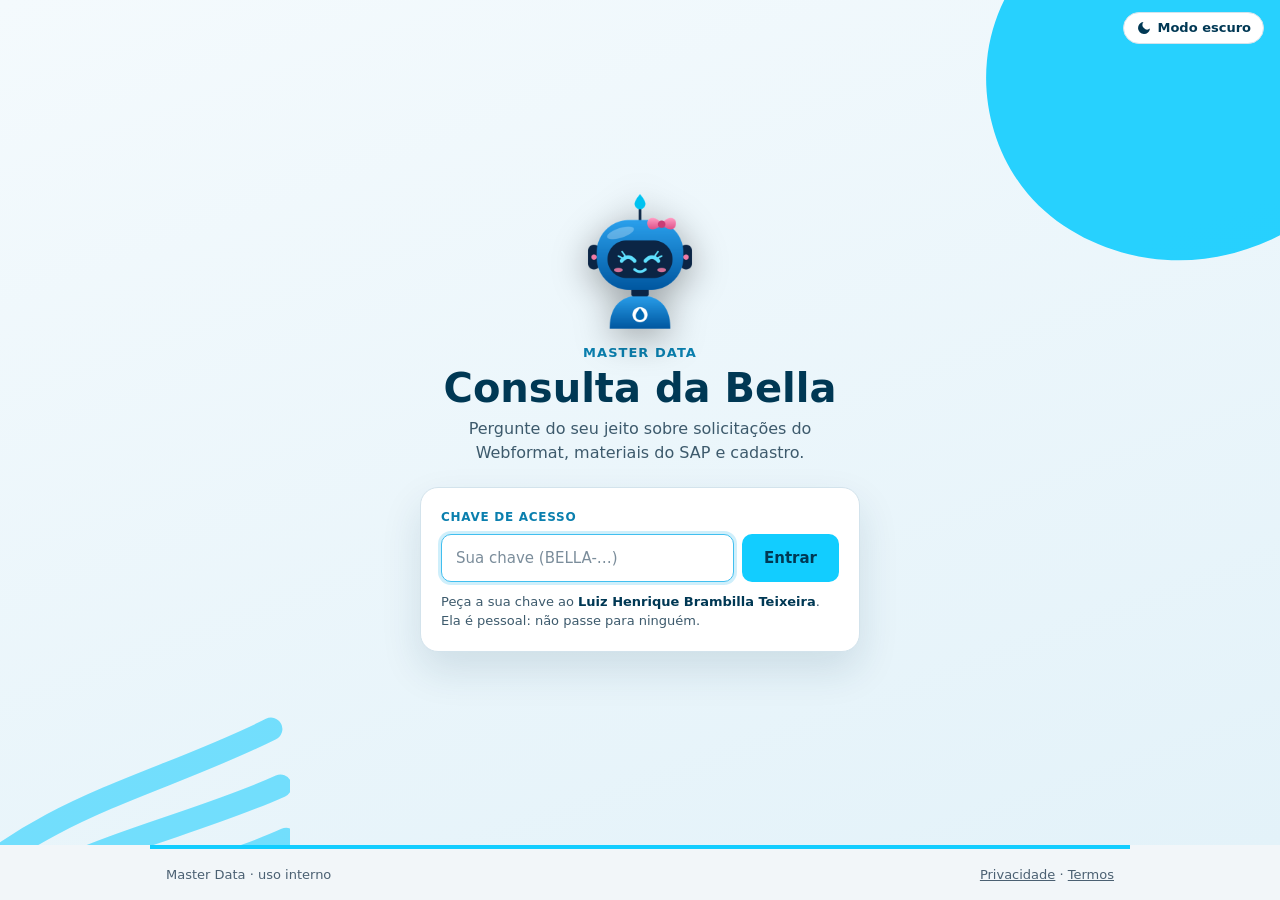
==== commit 0b754472: "página sem o nome da empresa, balão com recepção e dicas, histórico das pendências técnicas Co-Autho" ====
--- a/consulta-antiga.html
+++ b/consulta-antiga.html
@@ -11,7 +11,7 @@
   consultas: solicitacoes do Webformat, catalogo do SAP, base de conhecimento).
 
   Pagina estatica e sem segredo: os dados vem da funcao `consultar`, que so
-  responde a quem entrou: Meetup pela conta Microsoft, Sabesp por uma chave de
+  responde a quem entrou: Meetup pela conta Microsoft, o time interno por uma chave de
   acesso pessoal (criada so no banco de dados; guardada so neste navegador).
   A politica abaixo so deixa a pagina rodar o proprio script e falar com a
   funcao de consulta: nenhum script, estilo ou envio para outro endereco.
@@ -22,7 +22,7 @@
 <meta name="robots" content="noindex, nofollow">
 <title>Consulta da Bella</title>
 <link rel="icon" type="image/png" href="img/favicon.png">
-<link rel="stylesheet" href="consulta.css?v=20261023a">
+<link rel="stylesheet" href="consulta.css?v=20261103d">
 <script src="tema.js?v=20261019b"></script>
 </head>
 <body>
@@ -42,7 +42,7 @@
   <div class="topo-conteudo">
     <img class="bella" src="img/bella.png" alt="Bella, a agente de IA do Master Data" width="180" height="195">
     <div class="topo-texto">
-      <p class="sobretitulo">Master Data · Sabesp</p>
+      <p class="sobretitulo">Master Data</p>
       <h1>Consulta da Bella</h1>
       <p class="sub">Pergunte do seu jeito sobre solicitações do Webformat, materiais do SAP e cadastro.</p>
 
@@ -58,9 +58,9 @@
             <span>Entrar com a conta Microsoft</span>
           </button>
           <div class="separador" id="separador" hidden><span>ou</span></div>
-          <button type="button" class="link-codigo" id="usar-codigo" hidden>Usuários da Sabesp: <strong>entrar com a chave de acesso</strong></button>
+          <button type="button" class="link-codigo" id="usar-codigo" hidden>Tem chave de acesso? <strong>Entrar com a chave</strong></button>
         </div>
-        <p class="entrada-rotulo" id="rotulo-chave" hidden>Usuários da Sabesp</p>
+        <p class="entrada-rotulo" id="rotulo-chave" hidden>Chave de acesso</p>
         <form id="form-codigo" class="busca" autocomplete="off" hidden>
           <label class="oculto" for="codigo">Sua chave de acesso</label>
           <input id="codigo" type="password" placeholder="Sua chave (BELLA-…)" maxlength="200" required>
@@ -108,9 +108,9 @@
 </dialog>
 
 <footer>
-  <span>Master Data · Sabesp · uso interno</span>
+  <span>Master Data · uso interno</span>
   <span><a href="privacidade.html">Privacidade</a> · <a href="termos.html">Termos</a></span>
 </footer>
-<script src="consulta.js?v=20261023a"></script>
+<script src="consulta.js?v=20261103d"></script>
 </body>
 </html>
--- a/consulta.css
+++ b/consulta.css
@@ -1,4 +1,4 @@
-/* Consulta da Bella - cores e fonte do modelo de apresentacao da Sabesp:
+/* Consulta da Bella - cores e fonte do modelo de apresentacao da empresa:
    azul-marinho #003854, ciano #12CDFF / #42BFEF, verde #199E38,
    amarelo #F8C103, laranja #F08419, pessego #F6AD80; fonte Tahoma. */
 :root {
@@ -507,7 +507,7 @@
 body.logado .tema:hover { background: rgba(255, 255, 255, .2); }
 body.logado .tema[aria-pressed="true"] { color: #f8c103; }
 
-/* Entrada: um cartão com a conta Microsoft (Meetup) e, atrás de um link, a chave (Sabesp) */
+/* Entrada: um cartão com a conta Microsoft (Meetup) e, atrás de um link, a chave (time interno) */
 .cartao-entrada { max-width: 440px; padding: 20px; border-radius: 18px; background: rgba(255, 255, 255, .06);
   border: 1px solid rgba(255, 255, 255, .14); box-shadow: 0 18px 40px rgba(0, 0, 0, .18); }
 .entrada-rotulo { margin: 0 0 8px; font-size: 12px; font-weight: 700; letter-spacing: .06em; text-transform: uppercase; color: #9fd8ee; }
@@ -543,7 +543,7 @@
 }
 
 /* Tela de entrada no modo claro: fundo claro, cartão branco e texto marinho.
-   No modo escuro continua o azul-marinho da Sabesp. */
+   No modo escuro continua o azul-marinho da marca. */
 :root {
   --e-fundo: linear-gradient(160deg, #f4fafd 0%, #e3f2f9 100%); --e-tinta: var(--marinho); --e-tinta-2: #3d5a6c;
   --e-destaque: #0a7fae; --e-cartao: #fff; --e-borda: #d3e3ec; --e-sombra: 0 18px 40px rgba(0, 56, 84, .12);
